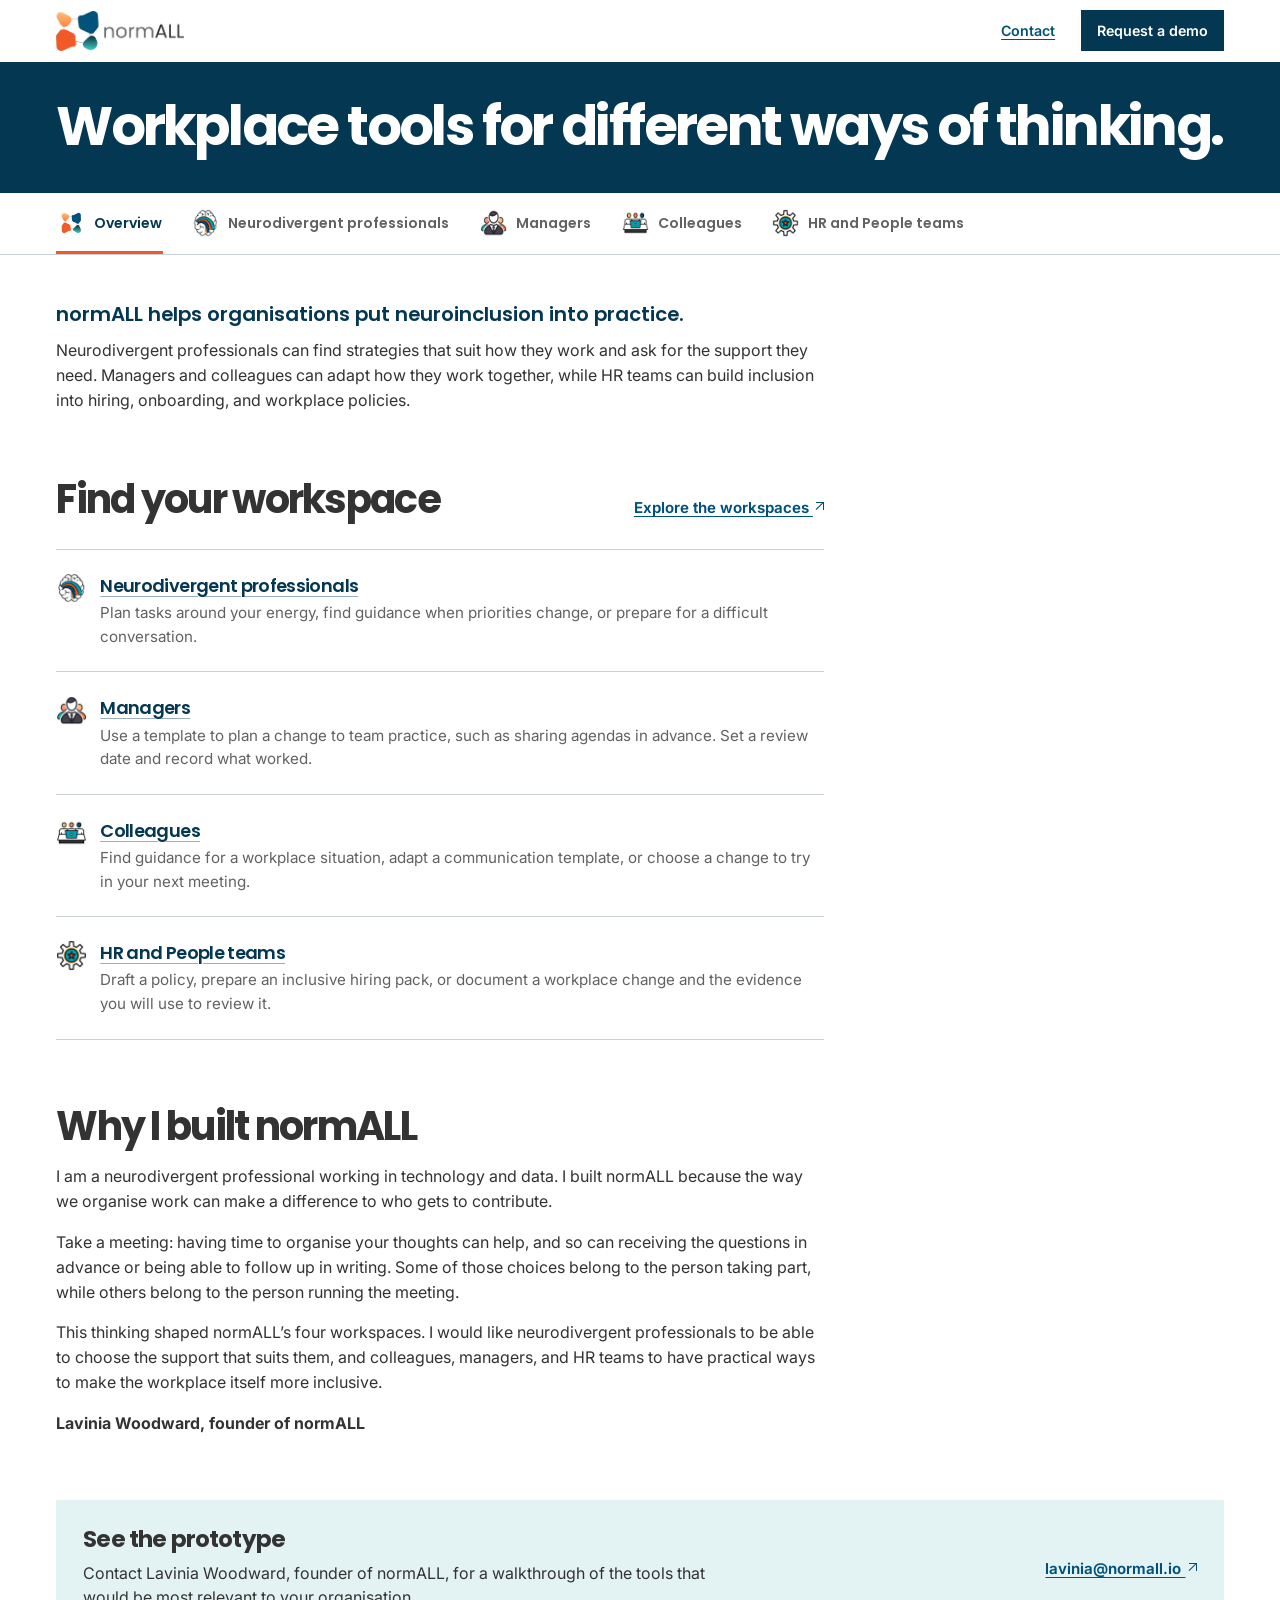
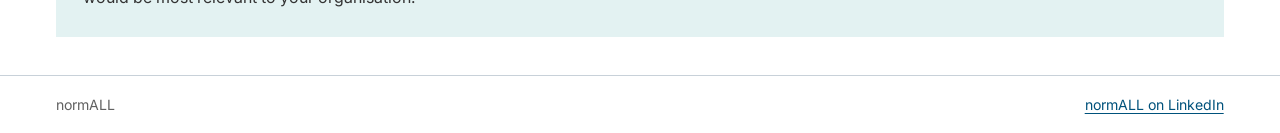
==== index.html @ 2b970dde "Add Lavinia Woodward’s founder section to the normALL overview" ====
<!doctype html>
<html lang="en-GB">
<head>
  <meta charset="utf-8">
  <meta name="viewport" content="width=device-width, initial-scale=1">
  <title>normALL | Workplace neuroinclusion</title>
  <meta name="description" content="Explore normALL, a workplace neuroinclusion platform with practical tools for neurodivergent professionals, managers, colleagues, and HR teams.">
  <link rel="canonical" href="https://normall.io/">
  <link rel="icon" type="image/png" sizes="96x96" href="/assets/normall-symbol.png">
  <link rel="stylesheet" href="/site.css?v=9">
</head>
<body>
  <a class="skip" href="#main">Skip to content</a>
  <header>
    <div class="wrap header-inner">
      <a class="brand" href="/" aria-label="normALL home"><img src="/assets/normall-horizontal.webp" width="550" height="173" alt="normALL"></a>
      <nav class="header-links" aria-label="Main navigation"><a href="#contact">Contact</a><a class="button" href="mailto:lavinia@normall.io?subject=normALL%20demo%20enquiry">Request a demo</a></nav>
    </div>
  </header>
  <main id="main">
    <section class="hero" aria-labelledby="headline">
      <div class="wrap hero-inner">
        <h1 id="headline">Workplace tools for different ways of thinking.</h1>
      </div>
    </section>
    <div class="workspace-nav"><div class="wrap"><nav class="role-picker" aria-label="Workspaces">
        <a href="/" aria-current="page"><img class="role-icon" src="/assets/normall-symbol.png" width="96" height="96" alt="">Overview</a>
<a href="/workspaces/#professionals"><img class="role-icon" src="/assets/workspaces/professional.png" width="128" height="128" alt="">Neurodivergent professionals</a>
<a href="/workspaces/#managers"><img class="role-icon" src="/assets/workspaces/manager.png" width="128" height="128" alt="">Managers</a>
<a href="/workspaces/#colleagues"><img class="role-icon" src="/assets/workspaces/colleague.png" width="128" height="128" alt="">Colleagues</a>
<a href="/workspaces/#hr"><img class="role-icon" src="/assets/workspaces/hr.png" width="128" height="128" alt="">HR and People teams</a>
      </nav></div></div>
    <div class="wrap page-view overview-intro">
      <p class="overview-lead">normALL helps organisations put neuroinclusion into practice.</p>
      <p>Neurodivergent professionals can find strategies that suit how they work and ask for the support they need. Managers and colleagues can adapt how they work together, while HR teams can build inclusion into hiring, onboarding, and workplace policies.</p>
    </div>
    <section class="workspaces" id="workspaces" aria-labelledby="role-title">
      <div class="wrap page-view">
        <div class="section-opening">
          <h2 class="section-title" id="role-title">Find your workspace</h2>
          <a class="text-link" href="/workspaces/">Explore the workspaces <span class="arrow" aria-hidden="true"></span></a>
        </div>
        <div class="role-grid">
          <article class="role"><img class="role-icon" src="/assets/workspaces/professional.png" width="128" height="128" alt=""><div>
            <h3><a href="/workspaces/#professionals">Neurodivergent professionals</a></h3>
            <p>Plan tasks around your energy, find guidance when priorities change, or prepare for a difficult conversation.</p>
          </div></article>
          <article class="role"><img class="role-icon" src="/assets/workspaces/manager.png" width="128" height="128" alt=""><div>
            <h3><a href="/workspaces/#managers">Managers</a></h3>
            <p>Use a template to plan a change to team practice, such as sharing agendas in advance. Set a review date and record what worked.</p>
          </div></article>
          <article class="role"><img class="role-icon" src="/assets/workspaces/colleague.png" width="128" height="128" alt=""><div>
            <h3><a href="/workspaces/#colleagues">Colleagues</a></h3>
            <p>Find guidance for a workplace situation, adapt a communication template, or choose a change to try in your next meeting.</p>
          </div></article>
          <article class="role"><img class="role-icon" src="/assets/workspaces/hr.png" width="128" height="128" alt=""><div>
            <h3><a href="/workspaces/#hr">HR and People teams</a></h3>
            <p>Draft a policy, prepare an inclusive hiring pack, or document a workplace change and the evidence you will use to review it.</p>
          </div></article>
        </div>
      </div>
    </section>
    <section class="wrap page-view founder" id="why-i-built-normall" aria-labelledby="founder-title">
      <h2 class="section-title" id="founder-title">Why I built normALL</h2>
      <p>I am a neurodivergent professional working in technology and data. I built normALL because the way we organise work can make a difference to who gets to contribute.</p>
      <p>Take a meeting: having time to organise your thoughts can help, and so can receiving the questions in advance or being able to follow up in writing. Some of those choices belong to the person taking part, while others belong to the person running the meeting.</p>
      <p>This thinking shaped normALL’s four workspaces. I would like neurodivergent professionals to be able to choose the support that suits them, and colleagues, managers, and HR teams to have practical ways to make the workplace itself more inclusive.</p>
      <p><strong>Lavinia Woodward, founder of normALL</strong></p>
    </section>
    <section class="contact" id="contact" aria-labelledby="contact-title">
      <div class="wrap page-view"><div class="contact-inner">
        <div>
          <h2 id="contact-title">See the prototype</h2>
          <p>Contact Lavinia Woodward, founder of normALL, for a walkthrough of the tools that would be most relevant to your organisation.</p>
        </div>
        <a class="contact-link" href="mailto:lavinia@normall.io?subject=normALL%20demo%20enquiry">lavinia@normall.io <span class="arrow" aria-hidden="true"></span></a>
      </div></div>
    </section>
  </main>
  <footer><div class="wrap footer-inner"><span>normALL</span><a href="https://www.linkedin.com/company/normall-platform/">normALL on LinkedIn</a></div></footer>
</body>
</html>
---- site.css ----
@font-face {
  font-family: Poppins;
  src: url("/assets/fonts/Poppins-Regular.woff") format("woff");
  font-weight: 400;
  font-display: swap;
}
@font-face {
  font-family: Poppins;
  src: url("/assets/fonts/Poppins-SemiBold.woff") format("woff");
  font-weight: 600;
  font-display: swap;
}
@font-face {
  font-family: Poppins;
  src: url("/assets/fonts/Poppins-Bold.woff") format("woff");
  font-weight: 700;
  font-display: swap;
}
@font-face {
  font-family: Inter;
  src: url("/assets/fonts/Inter.woff") format("woff");
  font-weight: 100 900;
  font-display: swap;
}
:root {
  color-scheme: light;
  --deep: #043852;
  --blue: #00527c;
  --teal: #32aaa7;
  --teal-wash: #e3f2f2;
  --orange: #f05a29;
  --peach: #fea862;
  --ink: #333333;
  --muted: #626262;
  --line: #c8d1d9;
  --field: #ebf1f3;
  --peach-wash: #f8e5de;
  --heading: Poppins, Arial, sans-serif;
  --gutter: clamp(1.2rem, 4.4vw, 4.6rem);
  font-family: Inter, Arial, sans-serif;
  line-height: 1.55;
  color: var(--ink);
  background: white;
}
*, *::before, *::after { box-sizing: border-box; }
body, h1, h2, h3, h4, p, ol { margin: 0; }
h1, h2, h3, h4 { font-family: var(--heading); line-height: 1.13; letter-spacing: -.036em; text-wrap: balance; }
a { color: var(--blue); text-underline-offset: .22em; }
a:hover { text-decoration-thickness: .13em; }
:focus-visible { outline: 3px solid var(--blue); outline-offset: 4px; }
.wrap { width: min(100%, 96rem); margin-inline: auto; padding-inline: var(--gutter); }
.page-view { max-width: 82rem; }
.skip { position: absolute; z-index: 2; top: .5rem; left: .5rem; padding: .6rem 1rem; background: white; translate: 0 -200%; }
.skip:focus { translate: 0; }
.visually-hidden { position: absolute; width: 1px; height: 1px; padding: 0; margin: -1px; overflow: hidden; clip-path: inset(50%); white-space: nowrap; border: 0; }
header { background: white; }
.header-inner, .header-links { display: flex; align-items: center; }
.header-inner { min-height: 3.85rem; justify-content: space-between; gap: 1rem; }
.brand { display: inline-flex; align-items: center; padding-block: .45rem; }
.brand img { display: block; width: clamp(7.2rem, 10vw, 8.8rem); height: auto; }
.header-links { gap: clamp(1rem, 2vw, 1.8rem); }
.header-links a { font-size: .89rem; font-weight: 600; }
.button { display: inline-flex; align-items: center; justify-content: center; min-height: 2.55rem; padding: .45rem 1rem; color: white; background: var(--deep); text-decoration: none; }
.button:hover { background: var(--blue); }
.hero, .explorer-intro { background: var(--deep); color: white; }
.hero-inner, .explorer-intro .wrap { padding-block: clamp(1.5rem, 2.8vw, 2.7rem); }
h1 { font-size: clamp(2.45rem, 4.25vw, 4.25rem); letter-spacing: -.048em; line-height: 1.1; }
.explorer-intro p { margin-top: .7rem; max-width: 90ch; color: #e3f2f2; font-size: clamp(.97rem, 1.15vw, 1.09rem); line-height: 1.55; }
.workspace-nav { border-bottom: 1px solid var(--line); background: white; }
.role-picker { display: flex; align-items: stretch; flex-wrap: wrap; gap: 0 clamp(.9rem, 2.2vw, 2.2rem); }
.role-picker a { display: inline-flex; align-items: center; gap: .55rem; min-height: 3.8rem; padding: .75rem .08rem .63rem; border-bottom: 3px solid transparent; text-decoration: none; font: 600 .88rem/1.3 var(--heading); color: var(--muted); }
.role-picker a:hover { color: var(--blue); text-decoration: underline; }
.role-picker a:focus-visible { outline-offset: -3px; }
.role-picker [aria-current] { border-color: var(--orange); color: var(--deep); }
.role-icon { width: 1.7rem; height: 1.7rem; flex: none; object-fit: contain; }
.overview-intro { padding-top: clamp(2rem, 3.6vw, 3.5rem); }
.overview-intro p { max-width: 48rem; }
.overview-intro .overview-lead { margin-bottom: .6rem; color: var(--deep); font: 600 clamp(1.15rem, 1.55vw, 1.45rem)/1.4 var(--heading); }
.workspaces { padding-block: clamp(2.75rem, 5vw, 5rem); }
.workspaces .section-opening, .workspaces .role-grid { max-width: 48rem; }
.workspace { padding-block: clamp(2.35rem, 3.6vw, 4rem); }
.section-title, .workspace h2 { color: var(--ink); font-size: clamp(2rem, 3.1vw, 3rem); font-weight: 700; letter-spacing: -.043em; }
.section-opening { display: flex; align-items: baseline; justify-content: space-between; flex-wrap: wrap; gap: .4rem 1rem; margin-bottom: 1.7rem; }
.text-link, .contact-link, .role-demo { width: fit-content; font-size: .94rem; font-weight: 650; }
.arrow { display: inline-block; width: .54em; height: .54em; position: relative; border-top: .11em solid; border-right: .11em solid; vertical-align: .15em; margin-left: .22em; }
.arrow::before { content: ""; position: absolute; right: -.025em; top: -.085em; width: .68em; border-top: .11em solid; transform-origin: right center; transform: rotate(-45deg); }
.role-grid { border-bottom: 1px solid var(--line); }
.role { display: grid; grid-template-columns: 2rem minmax(0,1fr); gap: .75rem; border-top: 1px solid var(--line); padding-block: clamp(1rem, 1.8vw, 1.45rem); }
.role .role-icon { width: 1.9rem; height: 1.9rem; }
.role h3 { font-size: 1.12rem; line-height: 1.4; font-weight: 600; }
.role h3 a { color: var(--deep); text-decoration-thickness: 1px; text-decoration-color: #9aaeb9; }
.role p { margin-top: .2rem; color: var(--muted); font-size: .95rem; }
.preview-label { font: 600 .76rem/1.45 var(--heading); letter-spacing: .105em; text-transform: uppercase; color: var(--blue); }
.steps { list-style: none; padding: 0; border-top: 1px solid var(--line); }
.steps li { border-bottom: 1px solid var(--line); }
.steps label, .preference-options label { display: flex; align-items: center; gap: .75rem; padding-block: .68rem; min-height: 2.8rem; cursor: pointer; }
.steps input, .preference-options input { width: 1.08rem; height: 1.08rem; margin: 0; flex: none; accent-color: var(--deep); }
.steps input:checked + span { text-decoration: line-through; color: var(--muted); }
.example-note { background: var(--teal-wash); color: var(--ink); margin-top: 1rem; padding: .9rem 1rem; font-size: .9rem; line-height: 1.6; }
.founder { padding-bottom: clamp(2.75rem, 5vw, 5rem); }
.founder p { max-width: 48rem; margin-top: 1rem; }
.contact { padding-bottom: clamp(2rem, 3vw, 3rem); }
.contact-inner { display: flex; align-items: center; justify-content: space-between; gap: 1.25rem 2rem; padding: clamp(1.2rem, 2.1vw, 2rem); background: var(--teal-wash); }
.contact h2 { font-size: clamp(1.35rem, 1.8vw, 1.8rem); }
.contact p { max-width: 65ch; margin-top: .5rem; }
.contact-link { white-space: nowrap; }
footer { border-top: 1px solid var(--line); color: var(--muted); }
.footer-inner { display: flex; align-items: center; justify-content: space-between; flex-wrap: wrap; gap: 1rem; padding-block: 1.1rem; font-size: .88rem; }
@media (max-width: 52rem) {
  .contact-inner { flex-direction: column; align-items: start; gap: .75rem; }
}
@media (max-width: 60rem) {
  .role-picker { overflow-x: auto; flex-wrap: nowrap; gap: 1.2rem; }
  .role-picker a { flex: none; }
}
@media (max-width: 40rem) {
  .role-picker { display: grid; grid-template-columns: repeat(5, minmax(0,1fr)); gap: .2rem; overflow: visible; }
  .role-picker a { flex-direction: column; justify-content: flex-start; align-items: center; text-align: center; padding: .7rem 0 .45rem; gap: .28rem; min-height: 3rem; font-size: .73rem; }
  .role-picker .role-icon { width: 1.45rem; height: 1.45rem; }
  .role-picker a:nth-child(2) { overflow-wrap: anywhere; }
  .workspace-nav .wrap { padding-inline: .6rem; }
  .header-inner { min-height: 3.55rem; }
}
@media (max-width: 30rem) {
  .role-picker { grid-template-columns: repeat(2, minmax(0,1fr)); column-gap: .8rem; }
  .role-picker a { flex-direction: row; align-items: center; text-align: left; padding: .4rem .2rem; font-size: .83rem; }
  .role-picker a:first-child { grid-column: 1/-1; min-height: 2rem; }
  .workspace-nav .wrap { padding-inline: var(--gutter); }
}
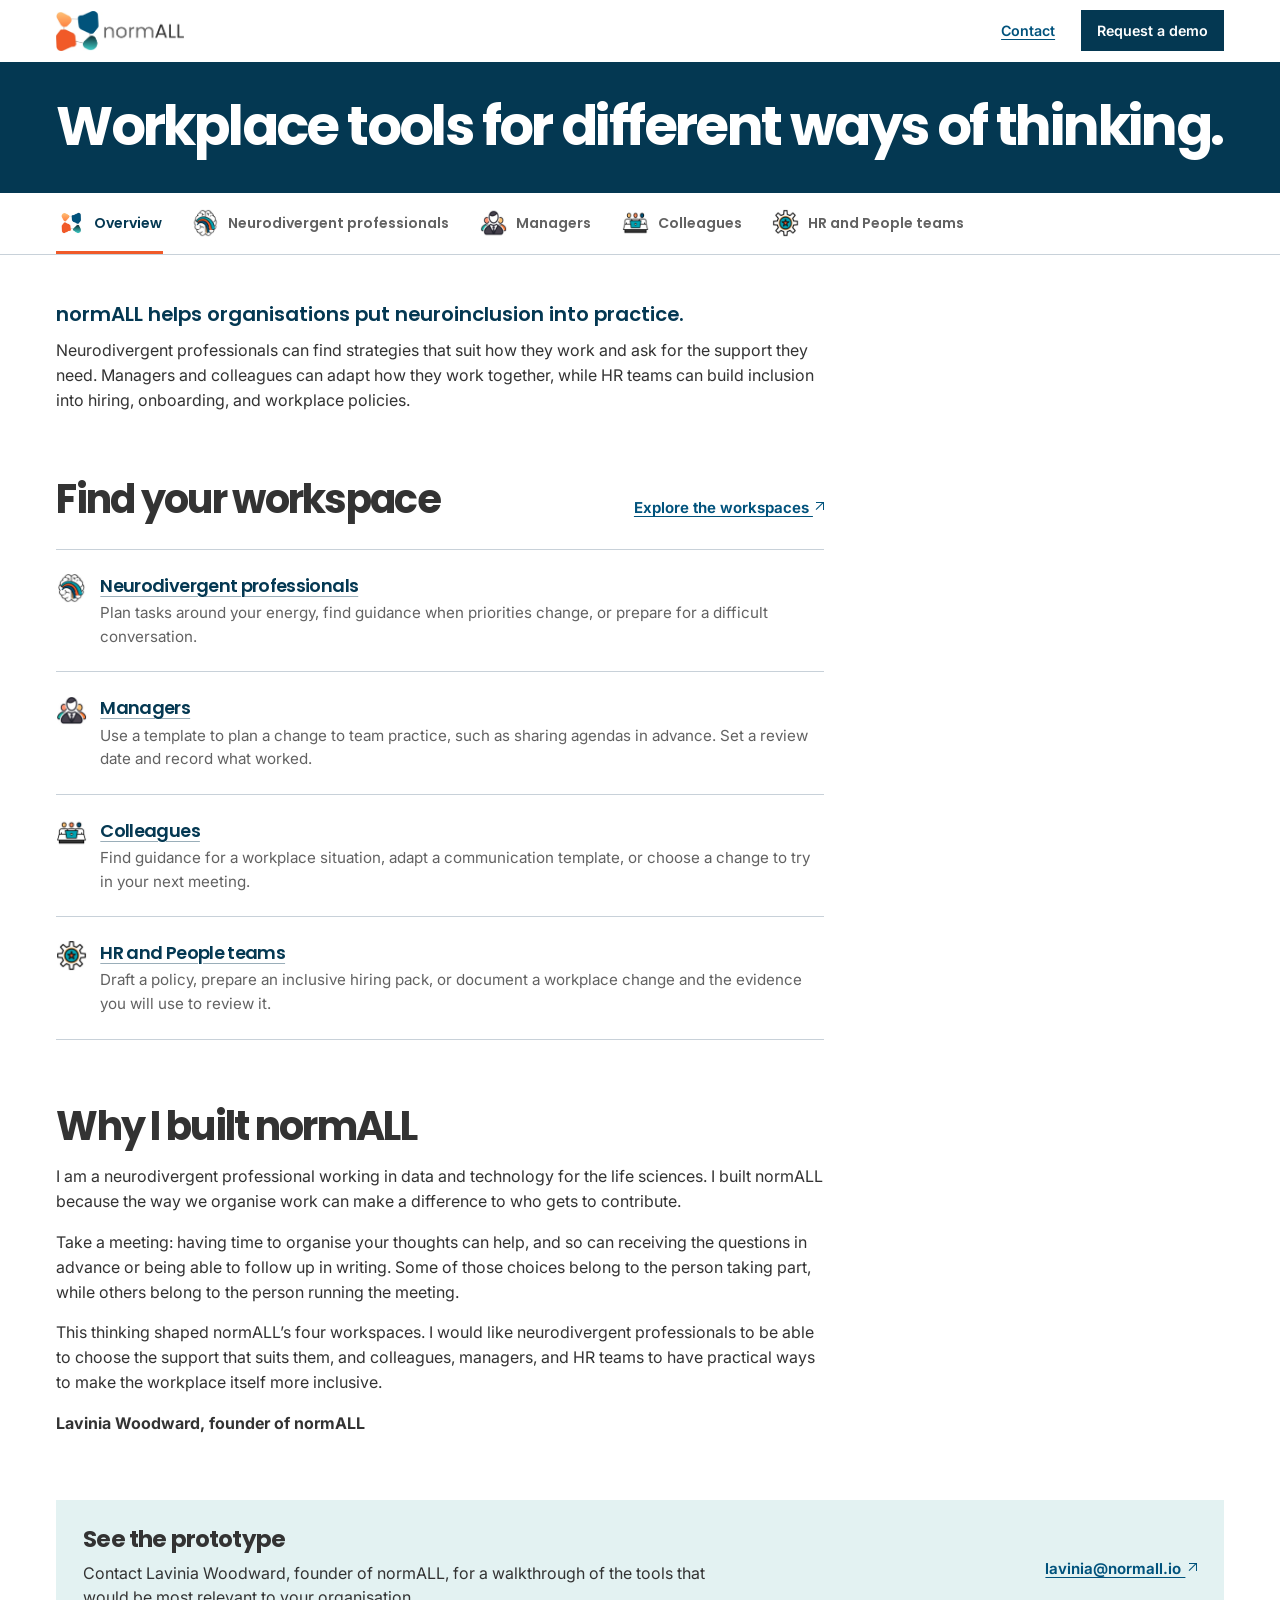
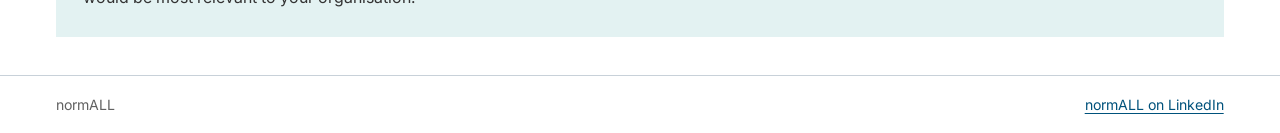
==== commit f8144882: "Clarify the founder’s work in data and technology for the life sciences" ====
--- a/index.html
+++ b/index.html
@@ -62,7 +62,7 @@
     </section>
     <section class="wrap page-view founder" id="why-i-built-normall" aria-labelledby="founder-title">
       <h2 class="section-title" id="founder-title">Why I built normALL</h2>
-      <p>I am a neurodivergent professional working in technology and data. I built normALL because the way we organise work can make a difference to who gets to contribute.</p>
+      <p>I am a neurodivergent professional working in data and technology for the life sciences. I built normALL because the way we organise work can make a difference to who gets to contribute.</p>
       <p>Take a meeting: having time to organise your thoughts can help, and so can receiving the questions in advance or being able to follow up in writing. Some of those choices belong to the person taking part, while others belong to the person running the meeting.</p>
       <p>This thinking shaped normALL’s four workspaces. I would like neurodivergent professionals to be able to choose the support that suits them, and colleagues, managers, and HR teams to have practical ways to make the workplace itself more inclusive.</p>
       <p><strong>Lavinia Woodward, founder of normALL</strong></p>
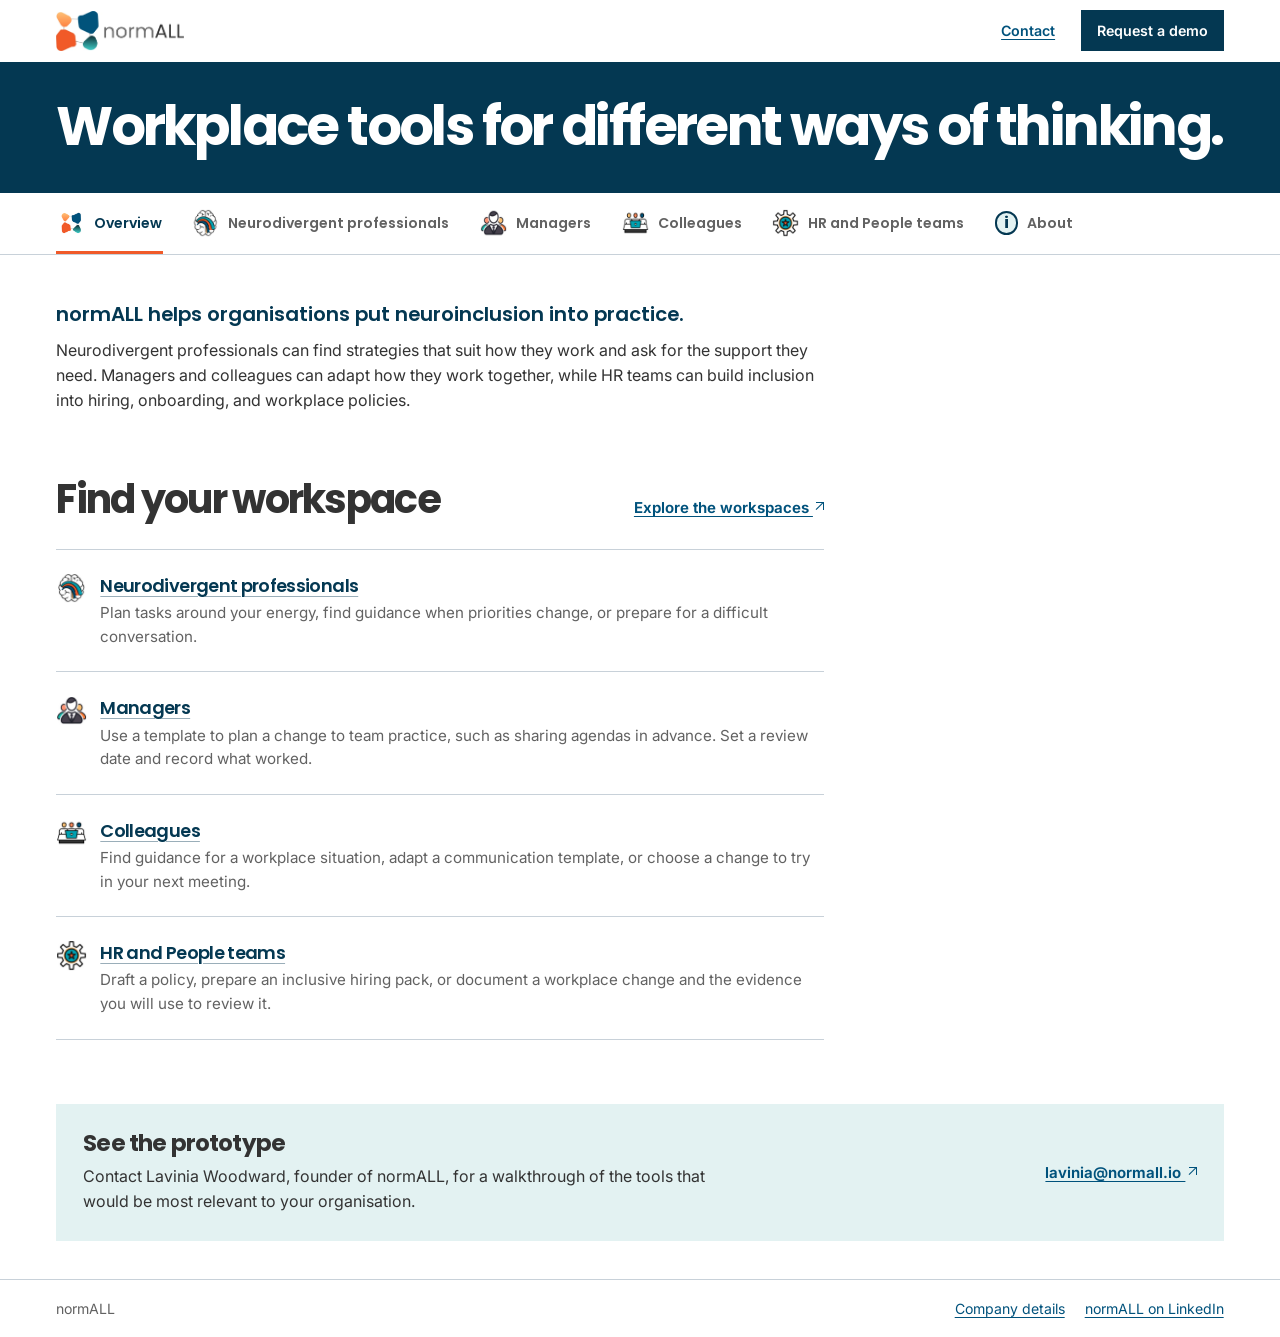
==== commit 2b32f2b3: "Move founder story and company information to a dedicated About tab" ====
--- a/index.html
+++ b/index.html
@@ -3,11 +3,16 @@
 <head>
   <meta charset="utf-8">
   <meta name="viewport" content="width=device-width, initial-scale=1">
+  <script>
+    if (location.hash === '#why-i-built-normall') {
+      location.replace('/about/#why-i-built-normall');
+    }
+  </script>
   <title>normALL | Workplace neuroinclusion</title>
   <meta name="description" content="Explore normALL, a workplace neuroinclusion platform with practical tools for neurodivergent professionals, managers, colleagues, and HR teams.">
   <link rel="canonical" href="https://normall.io/">
   <link rel="icon" type="image/png" sizes="96x96" href="/assets/normall-symbol.png">
-  <link rel="stylesheet" href="/site.css?v=9">
+  <link rel="stylesheet" href="/site.css?v=10">
 </head>
 <body>
   <a class="skip" href="#main">Skip to content</a>
@@ -23,12 +28,13 @@
         <h1 id="headline">Workplace tools for different ways of thinking.</h1>
       </div>
     </section>
-    <div class="workspace-nav"><div class="wrap"><nav class="role-picker" aria-label="Workspaces">
+    <div class="workspace-nav"><div class="wrap"><nav class="role-picker" aria-label="Overview, workspaces, and About">
         <a href="/" aria-current="page"><img class="role-icon" src="/assets/normall-symbol.png" width="96" height="96" alt="">Overview</a>
 <a href="/workspaces/#professionals"><img class="role-icon" src="/assets/workspaces/professional.png" width="128" height="128" alt="">Neurodivergent professionals</a>
 <a href="/workspaces/#managers"><img class="role-icon" src="/assets/workspaces/manager.png" width="128" height="128" alt="">Managers</a>
 <a href="/workspaces/#colleagues"><img class="role-icon" src="/assets/workspaces/colleague.png" width="128" height="128" alt="">Colleagues</a>
 <a href="/workspaces/#hr"><img class="role-icon" src="/assets/workspaces/hr.png" width="128" height="128" alt="">HR and People teams</a>
+        <a href="/about/"><span class="about-icon" aria-hidden="true">i</span>About</a>
       </nav></div></div>
     <div class="wrap page-view overview-intro">
       <p class="overview-lead">normALL helps organisations put neuroinclusion into practice.</p>
@@ -60,13 +66,6 @@
         </div>
       </div>
     </section>
-    <section class="wrap page-view founder" id="why-i-built-normall" aria-labelledby="founder-title">
-      <h2 class="section-title" id="founder-title">Why I built normALL</h2>
-      <p>I am a neurodivergent professional working in data and technology for the life sciences. I built normALL because the way we organise work can make a difference to who gets to contribute.</p>
-      <p>Take a meeting: having time to organise your thoughts can help, and so can receiving the questions in advance or being able to follow up in writing. Some of those choices belong to the person taking part, while others belong to the person running the meeting.</p>
-      <p>This thinking shaped normALL’s four workspaces. I would like neurodivergent professionals to be able to choose the support that suits them, and colleagues, managers, and HR teams to have practical ways to make the workplace itself more inclusive.</p>
-      <p><strong>Lavinia Woodward, founder of normALL</strong></p>
-    </section>
     <section class="contact" id="contact" aria-labelledby="contact-title">
       <div class="wrap page-view"><div class="contact-inner">
         <div>
@@ -77,6 +76,6 @@
       </div></div>
     </section>
   </main>
-  <footer><div class="wrap footer-inner"><span>normALL</span><a href="https://www.linkedin.com/company/normall-platform/">normALL on LinkedIn</a></div></footer>
+  <footer><div class="wrap footer-inner"><span>normALL</span><div class="footer-links"><a href="/about/#company-details">Company details</a><a href="https://www.linkedin.com/company/normall-platform/">normALL on LinkedIn</a></div></div></footer>
 </body>
 </html>
--- a/site.css
+++ b/site.css
@@ -97,13 +97,18 @@
 .steps input, .preference-options input { width: 1.08rem; height: 1.08rem; margin: 0; flex: none; accent-color: var(--deep); }
 .steps input:checked + span { text-decoration: line-through; color: var(--muted); }
 .example-note { background: var(--teal-wash); color: var(--ink); margin-top: 1rem; padding: .9rem 1rem; font-size: .9rem; line-height: 1.6; }
-.founder { padding-bottom: clamp(2.75rem, 5vw, 5rem); }
+.founder { padding-block: clamp(2.75rem, 5vw, 5rem) clamp(2rem, 3vw, 3rem); }
 .founder p { max-width: 48rem; margin-top: 1rem; }
 .contact { padding-bottom: clamp(2rem, 3vw, 3rem); }
 .contact-inner { display: flex; align-items: center; justify-content: space-between; gap: 1.25rem 2rem; padding: clamp(1.2rem, 2.1vw, 2rem); background: var(--teal-wash); }
 .contact h2 { font-size: clamp(1.35rem, 1.8vw, 1.8rem); }
 .contact p { max-width: 65ch; margin-top: .5rem; }
 .contact-link { white-space: nowrap; }
+.company { padding-bottom: clamp(2.75rem, 5vw, 5rem); }
+.company h2 { max-width: 48rem; padding-top: 1.5rem; border-top: 1px solid var(--line); font-size: clamp(1.35rem, 2.2vw, 1.8rem); }
+.company p { max-width: 48rem; margin-top: .65rem; }
+.about-icon { display: inline-grid; place-items: center; flex: none; width: 1.45rem; height: 1.45rem; border: 2px solid var(--deep); border-radius: 50%; background: var(--teal-wash); color: var(--deep); font: 700 1rem/1 var(--heading); }
+.footer-links { display: flex; align-items: baseline; flex-wrap: wrap; gap: .5rem 1.25rem; }
 footer { border-top: 1px solid var(--line); color: var(--muted); }
 .footer-inner { display: flex; align-items: center; justify-content: space-between; flex-wrap: wrap; gap: 1rem; padding-block: 1.1rem; font-size: .88rem; }
 @media (max-width: 52rem) {
@@ -114,7 +119,7 @@
   .role-picker a { flex: none; }
 }
 @media (max-width: 40rem) {
-  .role-picker { display: grid; grid-template-columns: repeat(5, minmax(0,1fr)); gap: .2rem; overflow: visible; }
+  .role-picker { display: grid; grid-template-columns: repeat(6, minmax(0,1fr)); gap: .2rem; overflow: visible; }
   .role-picker a { flex-direction: column; justify-content: flex-start; align-items: center; text-align: center; padding: .7rem 0 .45rem; gap: .28rem; min-height: 3rem; font-size: .73rem; }
   .role-picker .role-icon { width: 1.45rem; height: 1.45rem; }
   .role-picker a:nth-child(2) { overflow-wrap: anywhere; }
@@ -124,6 +129,5 @@
 @media (max-width: 30rem) {
   .role-picker { grid-template-columns: repeat(2, minmax(0,1fr)); column-gap: .8rem; }
   .role-picker a { flex-direction: row; align-items: center; text-align: left; padding: .4rem .2rem; font-size: .83rem; }
-  .role-picker a:first-child { grid-column: 1/-1; min-height: 2rem; }
   .workspace-nav .wrap { padding-inline: var(--gutter); }
 }
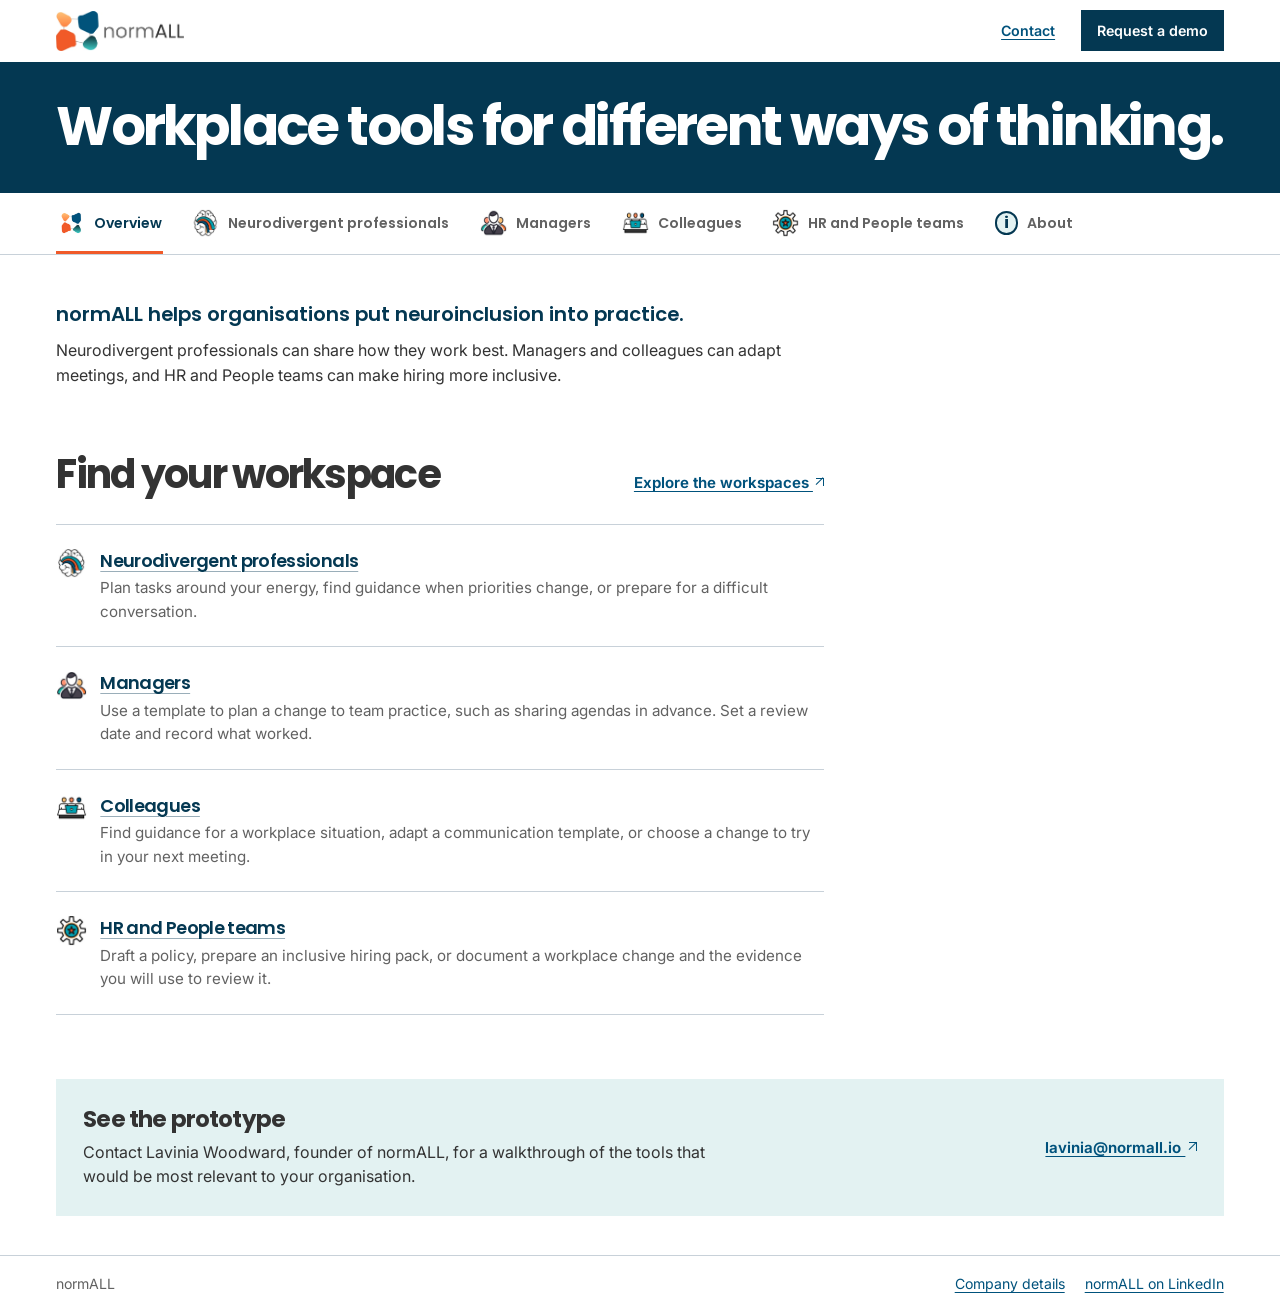
==== commit 96e2b436: "Shorten the homepage introduction and name all four audiences" ====
--- a/index.html
+++ b/index.html
@@ -38,7 +38,7 @@
       </nav></div></div>
     <div class="wrap page-view overview-intro">
       <p class="overview-lead">normALL helps organisations put neuroinclusion into practice.</p>
-      <p>Neurodivergent professionals can find strategies that suit how they work and ask for the support they need. Managers and colleagues can adapt how they work together, while HR teams can build inclusion into hiring, onboarding, and workplace policies.</p>
+      <p>Neurodivergent professionals can share how they work best. Managers and colleagues can adapt meetings, and HR and People teams can make hiring more inclusive.</p>
     </div>
     <section class="workspaces" id="workspaces" aria-labelledby="role-title">
       <div class="wrap page-view">
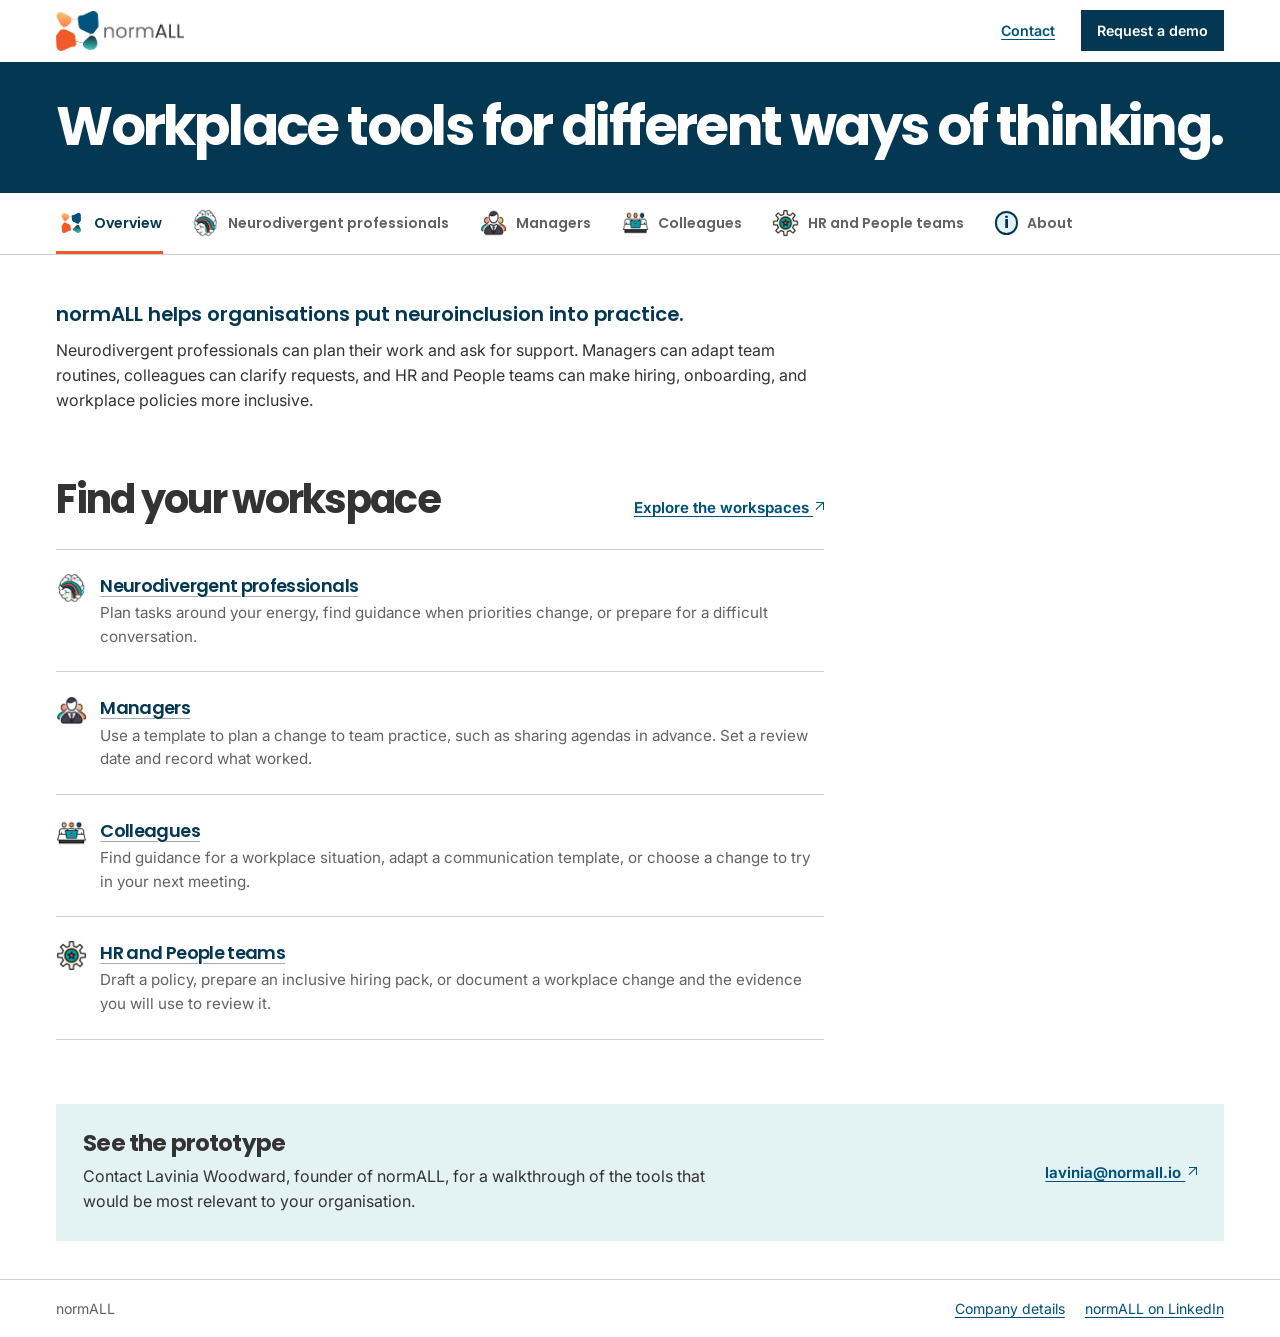
==== commit e7344dbd: "Describe what each normALL workspace helps people do" ====
--- a/index.html
+++ b/index.html
@@ -38,7 +38,7 @@
       </nav></div></div>
     <div class="wrap page-view overview-intro">
       <p class="overview-lead">normALL helps organisations put neuroinclusion into practice.</p>
-      <p>Neurodivergent professionals can share how they work best. Managers and colleagues can adapt meetings, and HR and People teams can make hiring more inclusive.</p>
+      <p>Neurodivergent professionals can plan their work and ask for support. Managers can adapt team routines, colleagues can clarify requests, and HR and People teams can make hiring, onboarding, and workplace policies more inclusive.</p>
     </div>
     <section class="workspaces" id="workspaces" aria-labelledby="role-title">
       <div class="wrap page-view">
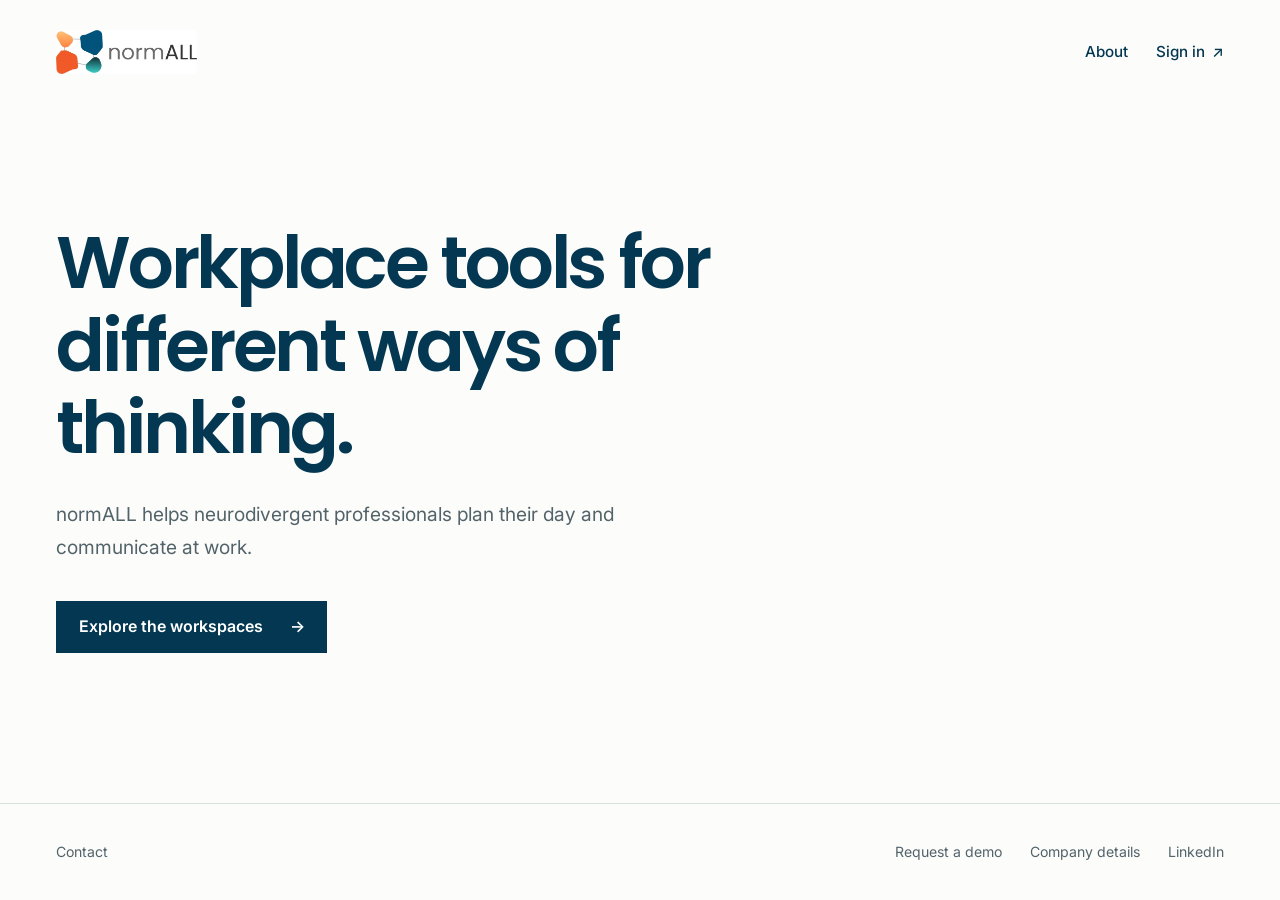
==== commit 0d6f3455: "Build a minimalist homepage and role-first workspace explorer" ====
--- a/index.html
+++ b/index.html
@@ -6,6 +6,8 @@
   <script>
     if (location.hash === '#why-i-built-normall') {
       location.replace('/about/#why-i-built-normall');
+    } else if (location.hash === '#workspaces') {
+      location.replace('/workspaces/');
     }
   </script>
   <title>normALL | Workplace neuroinclusion</title>
@@ -13,69 +15,25 @@
   <link rel="canonical" href="https://normall.io/">
   <link rel="icon" type="image/png" sizes="96x96" href="/assets/normall-symbol.png">
   <link rel="stylesheet" href="/site.css?v=10">
+  <link rel="stylesheet" href="/minimal.css?v=1">
 </head>
-<body>
+<body class="minimal landing">
   <a class="skip" href="#main">Skip to content</a>
   <header>
     <div class="wrap header-inner">
       <a class="brand" href="/" aria-label="normALL home"><img src="/assets/normall-horizontal.webp" width="550" height="173" alt="normALL"></a>
-      <nav class="header-links" aria-label="Main navigation"><a href="#contact">Contact</a><a class="button" href="mailto:lavinia@normall.io?subject=normALL%20demo%20enquiry">Request a demo</a></nav>
+      <nav class="header-links" aria-label="Main navigation"><a href="/about/">About</a><a href="https://normall.vercel.app/login">Sign in <span aria-hidden="true">↗</span></a></nav>
     </div>
   </header>
-  <main id="main">
+  <main id="main" tabindex="-1">
     <section class="hero" aria-labelledby="headline">
       <div class="wrap hero-inner">
         <h1 id="headline">Workplace tools for different ways of thinking.</h1>
+        <p class="intro">normALL helps neurodivergent professionals plan their day and communicate at work.</p>
+        <a class="button explore-button" href="/workspaces/">Explore the workspaces <span aria-hidden="true">→</span></a>
       </div>
     </section>
-    <div class="workspace-nav"><div class="wrap"><nav class="role-picker" aria-label="Overview, workspaces, and About">
-        <a href="/" aria-current="page"><img class="role-icon" src="/assets/normall-symbol.png" width="96" height="96" alt="">Overview</a>
-<a href="/workspaces/#professionals"><img class="role-icon" src="/assets/workspaces/professional.png" width="128" height="128" alt="">Neurodivergent professionals</a>
-<a href="/workspaces/#managers"><img class="role-icon" src="/assets/workspaces/manager.png" width="128" height="128" alt="">Managers</a>
-<a href="/workspaces/#colleagues"><img class="role-icon" src="/assets/workspaces/colleague.png" width="128" height="128" alt="">Colleagues</a>
-<a href="/workspaces/#hr"><img class="role-icon" src="/assets/workspaces/hr.png" width="128" height="128" alt="">HR and People teams</a>
-        <a href="/about/"><span class="about-icon" aria-hidden="true">i</span>About</a>
-      </nav></div></div>
-    <div class="wrap page-view overview-intro">
-      <p class="overview-lead">normALL helps organisations put neuroinclusion into practice.</p>
-      <p>Neurodivergent professionals can plan their work and ask for support. Managers can adapt team routines, colleagues can clarify requests, and HR and People teams can make hiring, onboarding, and workplace policies more inclusive.</p>
-    </div>
-    <section class="workspaces" id="workspaces" aria-labelledby="role-title">
-      <div class="wrap page-view">
-        <div class="section-opening">
-          <h2 class="section-title" id="role-title">Find your workspace</h2>
-          <a class="text-link" href="/workspaces/">Explore the workspaces <span class="arrow" aria-hidden="true"></span></a>
-        </div>
-        <div class="role-grid">
-          <article class="role"><img class="role-icon" src="/assets/workspaces/professional.png" width="128" height="128" alt=""><div>
-            <h3><a href="/workspaces/#professionals">Neurodivergent professionals</a></h3>
-            <p>Plan tasks around your energy, find guidance when priorities change, or prepare for a difficult conversation.</p>
-          </div></article>
-          <article class="role"><img class="role-icon" src="/assets/workspaces/manager.png" width="128" height="128" alt=""><div>
-            <h3><a href="/workspaces/#managers">Managers</a></h3>
-            <p>Use a template to plan a change to team practice, such as sharing agendas in advance. Set a review date and record what worked.</p>
-          </div></article>
-          <article class="role"><img class="role-icon" src="/assets/workspaces/colleague.png" width="128" height="128" alt=""><div>
-            <h3><a href="/workspaces/#colleagues">Colleagues</a></h3>
-            <p>Find guidance for a workplace situation, adapt a communication template, or choose a change to try in your next meeting.</p>
-          </div></article>
-          <article class="role"><img class="role-icon" src="/assets/workspaces/hr.png" width="128" height="128" alt=""><div>
-            <h3><a href="/workspaces/#hr">HR and People teams</a></h3>
-            <p>Draft a policy, prepare an inclusive hiring pack, or document a workplace change and the evidence you will use to review it.</p>
-          </div></article>
-        </div>
-      </div>
-    </section>
-    <section class="contact" id="contact" aria-labelledby="contact-title">
-      <div class="wrap page-view"><div class="contact-inner">
-        <div>
-          <h2 id="contact-title">See the prototype</h2>
-          <p>Contact Lavinia Woodward, founder of normALL, for a walkthrough of the tools that would be most relevant to your organisation.</p>
-        </div>
-        <a class="contact-link" href="mailto:lavinia@normall.io?subject=normALL%20demo%20enquiry">lavinia@normall.io <span class="arrow" aria-hidden="true"></span></a>
-      </div></div>
-    </section>
   </main>
-  <footer><div class="wrap footer-inner"><span>normALL</span><div class="footer-links"><a href="/about/#company-details">Company details</a><a href="https://www.linkedin.com/company/normall-platform/">normALL on LinkedIn</a></div></div></footer>
+  <footer id="contact"><div class="wrap footer-inner"><a href="mailto:lavinia@normall.io">Contact</a><div class="footer-links"><a href="mailto:lavinia@normall.io?subject=normALL%20demo%20enquiry">Request a demo</a><a href="/about/#company-details">Company details</a><a href="https://www.linkedin.com/company/normall-platform/">LinkedIn</a></div></div></footer>
 </body>
 </html>
--- a/minimal.css
+++ b/minimal.css
@@ -0,0 +1,132 @@
+/* Shared presentation for the public-site preview. The signed-in app is separate. */
+.minimal {
+  min-height: 100vh;
+  min-height: 100svh;
+  display: flex;
+  flex-direction: column;
+  background: #fcfcfa;
+  color: var(--deep);
+  overflow-wrap: anywhere;
+}
+.minimal .wrap { max-width: 82rem; }
+.minimal main { flex: 1; }
+.minimal header { background: transparent; }
+.minimal .header-inner { min-height: 6.5rem; gap: .5rem 1.5rem; flex-wrap: wrap; padding-block: .75rem; }
+.minimal .brand img { width: 8.8rem; }
+.minimal .header-links { flex-wrap: wrap; gap: .5rem 1.75rem; }
+.minimal .header-links a {
+  display: inline-flex;
+  align-items: center;
+  min-height: 2.75rem;
+  gap: .4rem;
+  font-size: .95rem;
+  font-weight: 500;
+  text-decoration: none;
+  color: var(--deep);
+}
+.minimal .header-links a:hover { text-decoration: underline; }
+.minimal .header-links [aria-current] { text-decoration: underline; }
+.minimal .hero, .minimal .explorer-intro { background: transparent; color: var(--deep); }
+.landing main { display: flex; align-items: center; }
+.landing .hero { width: 100%; }
+.landing .hero-inner { padding-block: clamp(3.5rem, 9vh, 8rem); }
+.landing h1 {
+  max-width: 17ch;
+  font-size: clamp(2.5rem, 1.6rem + 3.7vw, 4.8rem);
+  font-weight: 600;
+  line-height: 1.13;
+  letter-spacing: -.045em;
+  text-wrap: initial;
+}
+.landing .intro {
+  max-width: 39rem;
+  margin-top: 1.75rem;
+  color: #52636a;
+  font-size: clamp(1.05rem, .97rem + .3vw, 1.2rem);
+  line-height: 1.75;
+}
+.minimal .button { min-height: 3.25rem; max-width: 100%; padding: .85rem 1.4rem; font-weight: 600; }
+.landing .explore-button { margin-top: 2.25rem; gap: 1.7rem; }
+.minimal footer { margin-top: 2rem; border-color: #d9e0df; }
+.minimal .footer-inner { min-height: 6rem; gap: .4rem 2rem; padding-block: 1.2rem; }
+.minimal .footer-links { gap: .25rem 1.75rem; }
+.minimal footer a { display: inline-flex; align-items: center; min-height: 2.75rem; color: #52636a; text-decoration: none; }
+.minimal footer a:hover { text-decoration: underline; }
+.minimal :is(h1, h2) { scroll-margin-top: 1.5rem; }
+.minimal :is(main, h1, h2):focus:not(:focus-visible) { outline: none; }
+
+.explorer .explorer-intro .wrap { padding-block: 3rem 2rem; }
+.explorer h1 { font-size: clamp(2.2rem, 2rem + 1.5vw, 3.5rem); font-weight: 600; }
+.explorer .explorer-intro p { max-width: 40rem; margin-top: 1.1rem; color: #52636a; font-size: 1.08rem; }
+.workspace-chooser { padding-bottom: 3rem; }
+.workspace-choices { display: grid; grid-template-columns: repeat(2, minmax(0, 1fr)); column-gap: 3.5rem; }
+.workspace-choices a {
+  display: flex;
+  align-items: flex-start;
+  justify-content: space-between;
+  gap: 1.5rem;
+  padding: 2rem 0;
+  border-top: 1px solid #bbc9cc;
+  color: var(--deep);
+  text-decoration: none;
+}
+.workspace-choices a:nth-last-child(-n+2) { border-bottom: 1px solid #bbc9cc; }
+.workspace-choices strong { font: 600 clamp(1.2rem, 1rem + .5vw, 1.45rem)/1.4 var(--heading); }
+.choice-summary { display: block; margin-top: .55rem; max-width: 34ch; font-size: .97rem; line-height: 1.7; color: #52636a; }
+.choice-arrow { font-size: 1.5rem; flex: none; }
+.workspace-choices a:hover strong { text-decoration: underline; text-underline-offset: .2em; }
+.workspace-choices [aria-current] { box-shadow: inset 0 -3px var(--blue); }
+.has-selection .explorer-intro .wrap { padding-block: 1.5rem; }
+.has-selection .explorer-intro h1 { font-size: 1.5rem; }
+.has-selection .explorer-intro p, .has-selection .choice-summary, .has-selection .choice-arrow { display: none; }
+.has-selection .workspace-chooser { padding-bottom: 0; }
+.has-selection .workspace-choices { grid-template-columns: repeat(4, minmax(0, 1fr)); column-gap: 1.5rem; }
+.has-selection .workspace-choices a { padding: 1rem 0; border-bottom: 1px solid #bbc9cc; align-items: center; }
+.has-selection .workspace-choices strong { font: 600 .95rem/1.5 var(--heading); }
+.back-to-chooser { display: inline-flex; align-items: center; min-height: 2.75rem; margin-top: 1.5rem; font-size: .9rem; }
+.explorer .workspace { padding-block: 1.5rem 4rem; }
+.explorer .workspace h2 { font-size: clamp(1.85rem, 1.45rem + 1.5vw, 2.6rem); font-weight: 600; color: var(--deep); }
+.explorer .role-summary { max-width: 48rem; font-size: 1.05rem; line-height: 1.7; margin-top: 1rem; }
+.explorer .workspace-grid { grid-template-columns: minmax(0, .8fr) minmax(0, 1.4fr); grid-template-areas: "intro intro" "tools example"; gap: 2.5rem 4rem; }
+.explorer .workspace-tools, .explorer .professional-tools { border: 0; padding: 0; }
+.explorer .tool-list { display: block; }
+.tool-list details { border-top: 1px solid var(--line); }
+.tool-list details:last-child { border-bottom: 1px solid var(--line); }
+.tool-list summary { padding-block: .9rem; min-height: 2.75rem; font: 600 1rem/1.5 var(--heading); cursor: pointer; }
+.tool-list summary:hover { color: var(--blue); }
+.tool-list details p { margin: 0 0 1rem; font-size: .95rem; color: #52636a; }
+.explorer .role-demo { display: inline-flex; min-height: 2.75rem; margin-top: 1.5rem; }
+.explorer .preview { background: #f0f5f4; padding: clamp(1.1rem, 2.5vw, 2rem); border-top: 2px solid #7ea7a4; }
+.explorer .professional-preview { display: block; }
+.explorer .topic-picker { border: 0; padding: 0; margin-bottom: 1.75rem; }
+.explorer .preview > h3, .explorer .topic-panel > h4 { font-size: clamp(1.4rem, 1.2rem + .7vw, 1.8rem); line-height: 1.3; }
+.explorer .example-note { background: transparent; padding: 1rem 0 0; border-top: 1px solid var(--line); }
+.explorer .sample-wording { background: #e0edeb; }
+.fallback-note { margin-top: 1rem; color: #52636a; }
+
+@media (max-width: 52rem) {
+  .explorer .workspace-grid { grid-template-columns: minmax(0, 1fr); grid-template-areas: "intro" "tools" "example"; gap: 2rem; }
+  .workspace-choices { column-gap: 2rem; }
+}
+@media (max-width: 40rem) {
+  .minimal .header-inner { min-height: 5.5rem; }
+  .minimal .brand img { width: 7.2rem; }
+  .minimal .header-links { gap: .3rem 1rem; }
+  .minimal .header-links a { font-size: .88rem; }
+  .landing .hero-inner { padding-block: 3rem; }
+  .landing h1 { max-width: 17ch; }
+  .landing .intro { margin-top: 1.5rem; }
+  .landing .explore-button { margin-top: 1.75rem; }
+  .minimal footer { margin-top: 1rem; }
+  .minimal .footer-inner { align-items: flex-start; }
+  .minimal .footer-links { gap: 0 1.3rem; }
+  .explorer .explorer-intro .wrap { padding-block: 2rem 1.5rem; }
+  .workspace-choices { grid-template-columns: minmax(0, 1fr); }
+  .workspace-choices a { padding-block: 1.4rem; }
+  .workspace-choices a:nth-last-child(2) { border-bottom: 0; }
+  .has-selection .workspace-choices { grid-template-columns: repeat(2, minmax(0, 1fr)); gap: 0 1.2rem; }
+  .has-selection .workspace-choices a:nth-child(-n+2) { border-bottom: 0; }
+}
+@media (prefers-reduced-motion: reduce) {
+  .minimal *, .minimal *::before, .minimal *::after { scroll-behavior: auto !important; transition: none !important; animation: none !important; }
+}
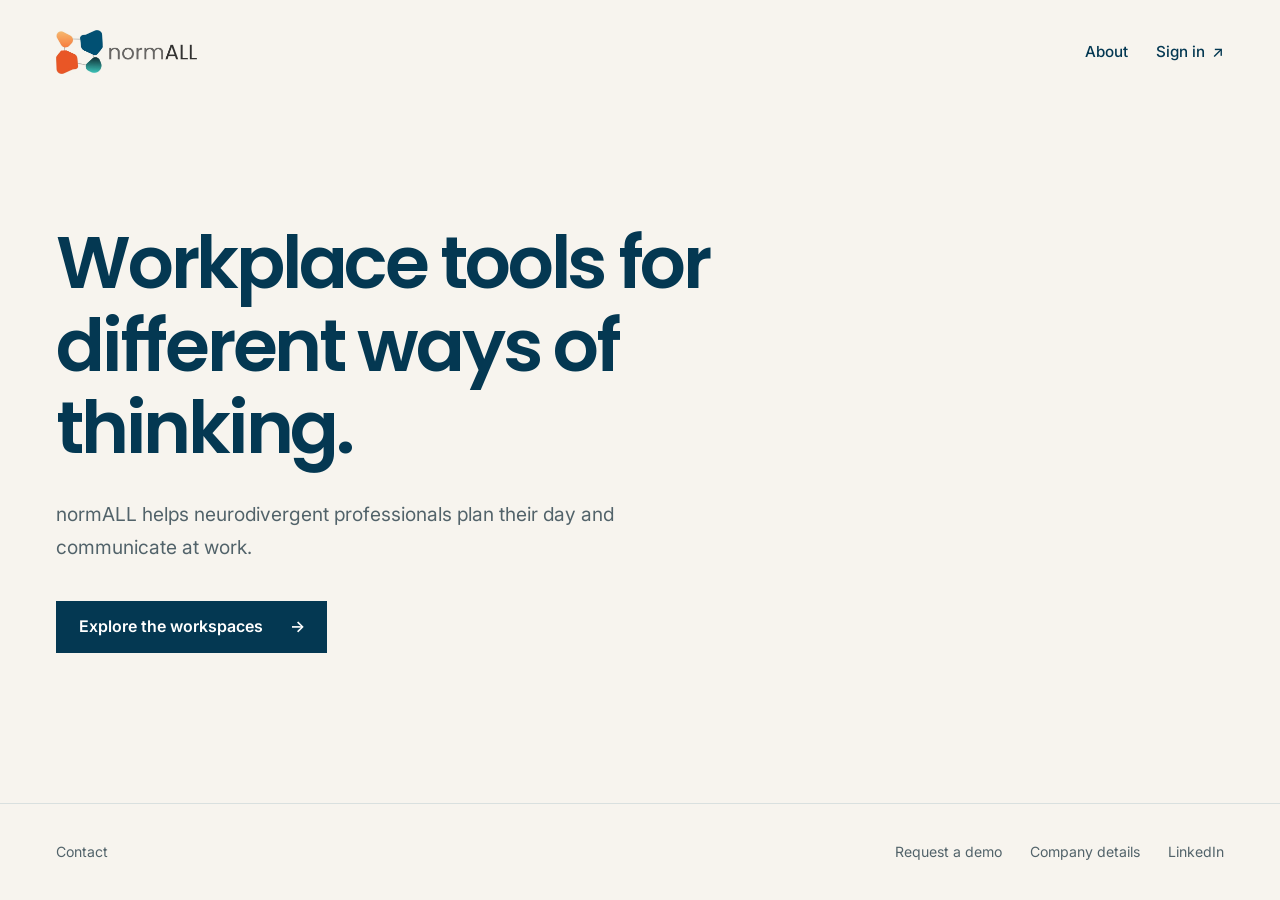
==== commit 797254c0: "Simplify workspace overviews and remove embedded examples" ====
--- a/index.html
+++ b/index.html
@@ -15,7 +15,7 @@
   <link rel="canonical" href="https://normall.io/">
   <link rel="icon" type="image/png" sizes="96x96" href="/assets/normall-symbol.png">
   <link rel="stylesheet" href="/site.css?v=10">
-  <link rel="stylesheet" href="/minimal.css?v=1">
+  <link rel="stylesheet" href="/minimal.css?v=2">
 </head>
 <body class="minimal landing">
   <a class="skip" href="#main">Skip to content</a>
--- a/minimal.css
+++ b/minimal.css
@@ -4,7 +4,7 @@
   min-height: 100svh;
   display: flex;
   flex-direction: column;
-  background: #fcfcfa;
+  background: #f7f4ee;
   color: var(--deep);
   overflow-wrap: anywhere;
 }
@@ -12,7 +12,7 @@
 .minimal main { flex: 1; }
 .minimal header { background: transparent; }
 .minimal .header-inner { min-height: 6.5rem; gap: .5rem 1.5rem; flex-wrap: wrap; padding-block: .75rem; }
-.minimal .brand img { width: 8.8rem; }
+.minimal .brand img { width: 8.8rem; mix-blend-mode: multiply; }
 .minimal .header-links { flex-wrap: wrap; gap: .5rem 1.75rem; }
 .minimal .header-links a {
   display: inline-flex;
@@ -73,39 +73,19 @@
 .workspace-choices a:nth-last-child(-n+2) { border-bottom: 1px solid #bbc9cc; }
 .workspace-choices strong { font: 600 clamp(1.2rem, 1rem + .5vw, 1.45rem)/1.4 var(--heading); }
 .choice-summary { display: block; margin-top: .55rem; max-width: 34ch; font-size: .97rem; line-height: 1.7; color: #52636a; }
-.choice-arrow { font-size: 1.5rem; flex: none; }
 .workspace-choices a:hover strong { text-decoration: underline; text-underline-offset: .2em; }
 .workspace-choices [aria-current] { box-shadow: inset 0 -3px var(--blue); }
 .has-selection .explorer-intro .wrap { padding-block: 1.5rem; }
 .has-selection .explorer-intro h1 { font-size: 1.5rem; }
-.has-selection .explorer-intro p, .has-selection .choice-summary, .has-selection .choice-arrow { display: none; }
+.has-selection .explorer-intro p, .has-selection .choice-summary { display: none; }
 .has-selection .workspace-chooser { padding-bottom: 0; }
 .has-selection .workspace-choices { grid-template-columns: repeat(4, minmax(0, 1fr)); column-gap: 1.5rem; }
 .has-selection .workspace-choices a { padding: 1rem 0; border-bottom: 1px solid #bbc9cc; align-items: center; }
 .has-selection .workspace-choices strong { font: 600 .95rem/1.5 var(--heading); }
 .back-to-chooser { display: inline-flex; align-items: center; min-height: 2.75rem; margin-top: 1.5rem; font-size: .9rem; }
-.explorer .workspace { padding-block: 1.5rem 4rem; }
-.explorer .workspace h2 { font-size: clamp(1.85rem, 1.45rem + 1.5vw, 2.6rem); font-weight: 600; color: var(--deep); }
-.explorer .role-summary { max-width: 48rem; font-size: 1.05rem; line-height: 1.7; margin-top: 1rem; }
-.explorer .workspace-grid { grid-template-columns: minmax(0, .8fr) minmax(0, 1.4fr); grid-template-areas: "intro intro" "tools example"; gap: 2.5rem 4rem; }
-.explorer .workspace-tools, .explorer .professional-tools { border: 0; padding: 0; }
-.explorer .tool-list { display: block; }
-.tool-list details { border-top: 1px solid var(--line); }
-.tool-list details:last-child { border-bottom: 1px solid var(--line); }
-.tool-list summary { padding-block: .9rem; min-height: 2.75rem; font: 600 1rem/1.5 var(--heading); cursor: pointer; }
-.tool-list summary:hover { color: var(--blue); }
-.tool-list details p { margin: 0 0 1rem; font-size: .95rem; color: #52636a; }
-.explorer .role-demo { display: inline-flex; min-height: 2.75rem; margin-top: 1.5rem; }
-.explorer .preview { background: #f0f5f4; padding: clamp(1.1rem, 2.5vw, 2rem); border-top: 2px solid #7ea7a4; }
-.explorer .professional-preview { display: block; }
-.explorer .topic-picker { border: 0; padding: 0; margin-bottom: 1.75rem; }
-.explorer .preview > h3, .explorer .topic-panel > h4 { font-size: clamp(1.4rem, 1.2rem + .7vw, 1.8rem); line-height: 1.3; }
-.explorer .example-note { background: transparent; padding: 1rem 0 0; border-top: 1px solid var(--line); }
-.explorer .sample-wording { background: #e0edeb; }
 .fallback-note { margin-top: 1rem; color: #52636a; }
 
 @media (max-width: 52rem) {
-  .explorer .workspace-grid { grid-template-columns: minmax(0, 1fr); grid-template-areas: "intro" "tools" "example"; gap: 2rem; }
   .workspace-choices { column-gap: 2rem; }
 }
 @media (max-width: 40rem) {
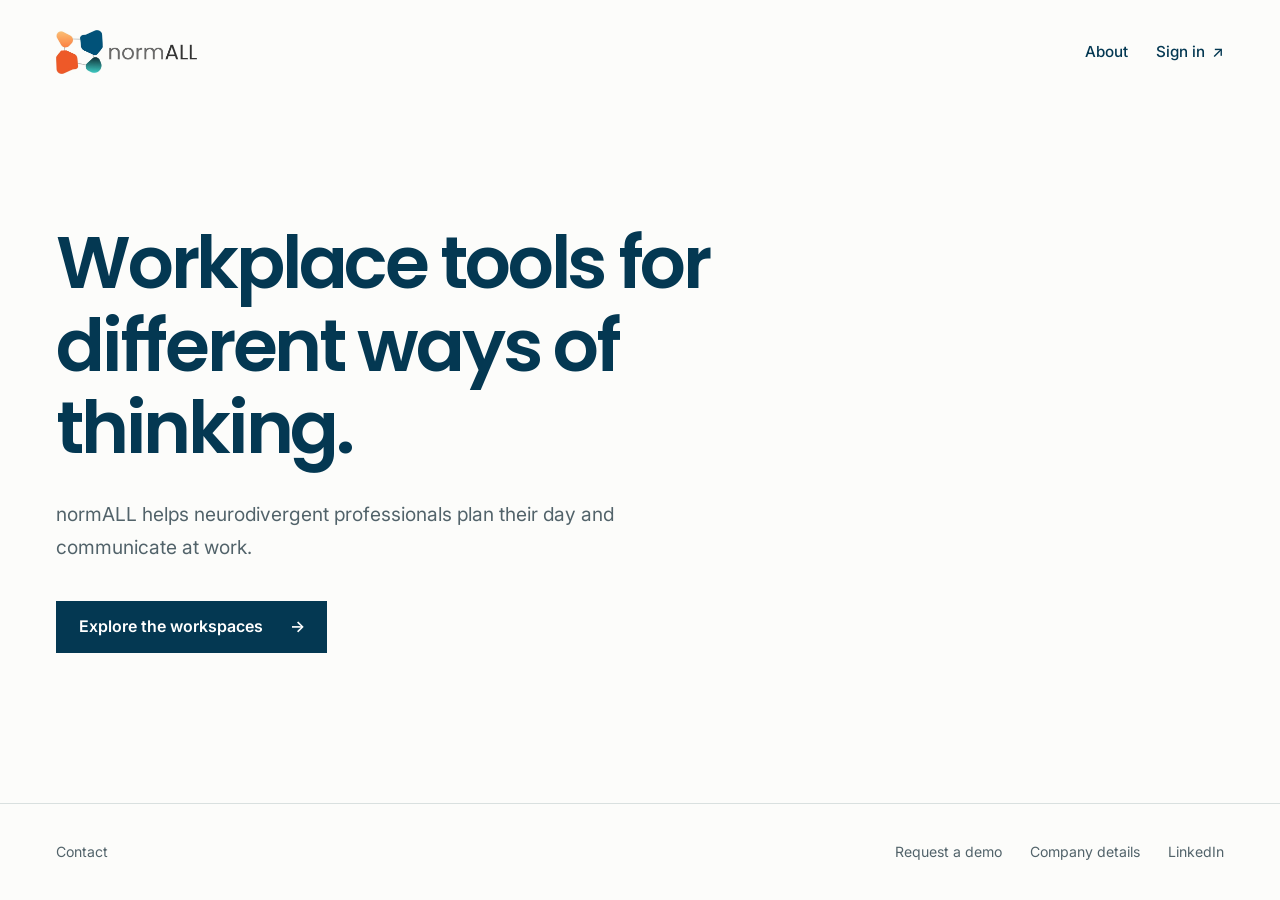
==== commit 5344d9c2: "Restore normALL artwork and visual workspace branding" ====
--- a/index.html
+++ b/index.html
@@ -15,7 +15,7 @@
   <link rel="canonical" href="https://normall.io/">
   <link rel="icon" type="image/png" sizes="96x96" href="/assets/normall-symbol.png">
   <link rel="stylesheet" href="/site.css?v=10">
-  <link rel="stylesheet" href="/minimal.css?v=2">
+  <link rel="stylesheet" href="/minimal.css?v=3">
 </head>
 <body class="minimal landing">
   <a class="skip" href="#main">Skip to content</a>
--- a/minimal.css
+++ b/minimal.css
@@ -4,7 +4,7 @@
   min-height: 100svh;
   display: flex;
   flex-direction: column;
-  background: #f7f4ee;
+  background: #fcfcfa;
   color: var(--deep);
   overflow-wrap: anywhere;
 }
@@ -55,39 +55,6 @@
 .minimal :is(h1, h2) { scroll-margin-top: 1.5rem; }
 .minimal :is(main, h1, h2):focus:not(:focus-visible) { outline: none; }
 
-.explorer .explorer-intro .wrap { padding-block: 3rem 2rem; }
-.explorer h1 { font-size: clamp(2.2rem, 2rem + 1.5vw, 3.5rem); font-weight: 600; }
-.explorer .explorer-intro p { max-width: 40rem; margin-top: 1.1rem; color: #52636a; font-size: 1.08rem; }
-.workspace-chooser { padding-bottom: 3rem; }
-.workspace-choices { display: grid; grid-template-columns: repeat(2, minmax(0, 1fr)); column-gap: 3.5rem; }
-.workspace-choices a {
-  display: flex;
-  align-items: flex-start;
-  justify-content: space-between;
-  gap: 1.5rem;
-  padding: 2rem 0;
-  border-top: 1px solid #bbc9cc;
-  color: var(--deep);
-  text-decoration: none;
-}
-.workspace-choices a:nth-last-child(-n+2) { border-bottom: 1px solid #bbc9cc; }
-.workspace-choices strong { font: 600 clamp(1.2rem, 1rem + .5vw, 1.45rem)/1.4 var(--heading); }
-.choice-summary { display: block; margin-top: .55rem; max-width: 34ch; font-size: .97rem; line-height: 1.7; color: #52636a; }
-.workspace-choices a:hover strong { text-decoration: underline; text-underline-offset: .2em; }
-.workspace-choices [aria-current] { box-shadow: inset 0 -3px var(--blue); }
-.has-selection .explorer-intro .wrap { padding-block: 1.5rem; }
-.has-selection .explorer-intro h1 { font-size: 1.5rem; }
-.has-selection .explorer-intro p, .has-selection .choice-summary { display: none; }
-.has-selection .workspace-chooser { padding-bottom: 0; }
-.has-selection .workspace-choices { grid-template-columns: repeat(4, minmax(0, 1fr)); column-gap: 1.5rem; }
-.has-selection .workspace-choices a { padding: 1rem 0; border-bottom: 1px solid #bbc9cc; align-items: center; }
-.has-selection .workspace-choices strong { font: 600 .95rem/1.5 var(--heading); }
-.back-to-chooser { display: inline-flex; align-items: center; min-height: 2.75rem; margin-top: 1.5rem; font-size: .9rem; }
-.fallback-note { margin-top: 1rem; color: #52636a; }
-
-@media (max-width: 52rem) {
-  .workspace-choices { column-gap: 2rem; }
-}
 @media (max-width: 40rem) {
   .minimal .header-inner { min-height: 5.5rem; }
   .minimal .brand img { width: 7.2rem; }
@@ -100,12 +67,7 @@
   .minimal footer { margin-top: 1rem; }
   .minimal .footer-inner { align-items: flex-start; }
   .minimal .footer-links { gap: 0 1.3rem; }
-  .explorer .explorer-intro .wrap { padding-block: 2rem 1.5rem; }
-  .workspace-choices { grid-template-columns: minmax(0, 1fr); }
-  .workspace-choices a { padding-block: 1.4rem; }
-  .workspace-choices a:nth-last-child(2) { border-bottom: 0; }
-  .has-selection .workspace-choices { grid-template-columns: repeat(2, minmax(0, 1fr)); gap: 0 1.2rem; }
-  .has-selection .workspace-choices a:nth-child(-n+2) { border-bottom: 0; }
+
 }
 @media (prefers-reduced-motion: reduce) {
   .minimal *, .minimal *::before, .minimal *::after { scroll-behavior: auto !important; transition: none !important; animation: none !important; }
